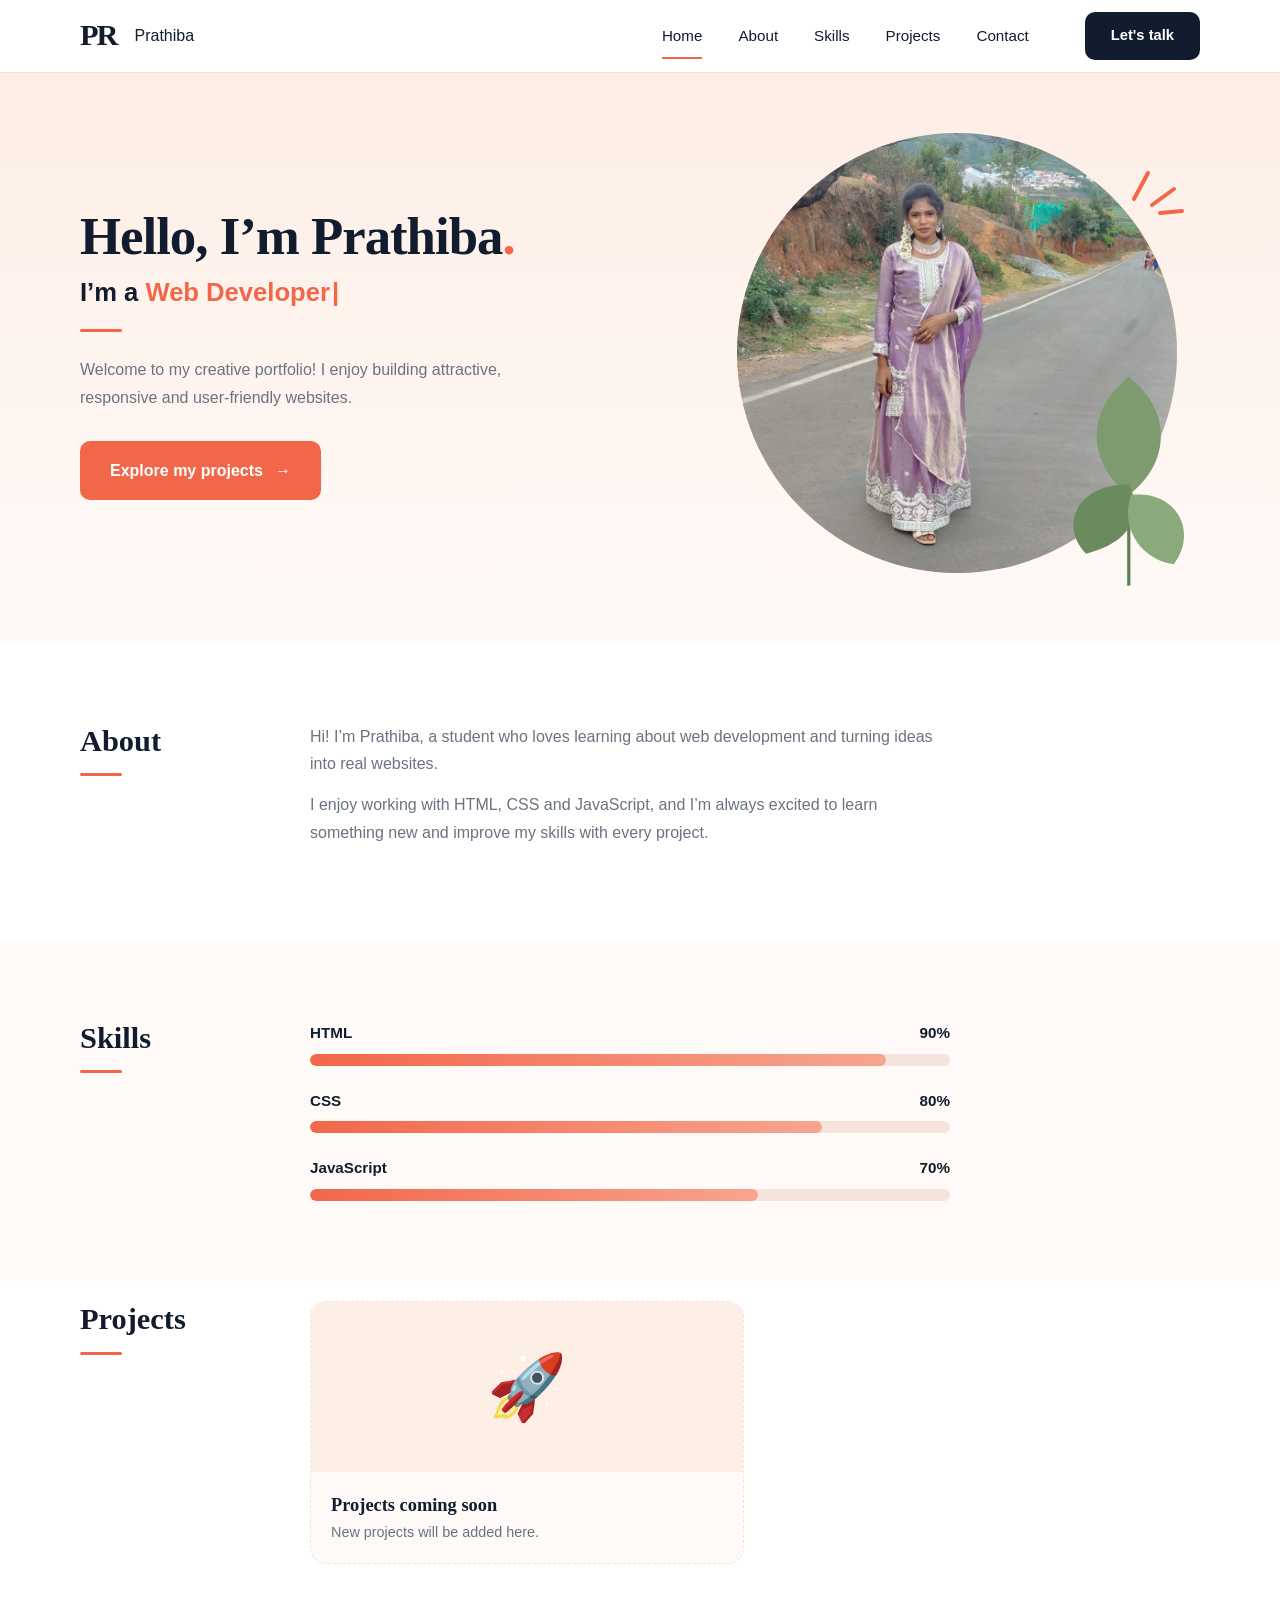
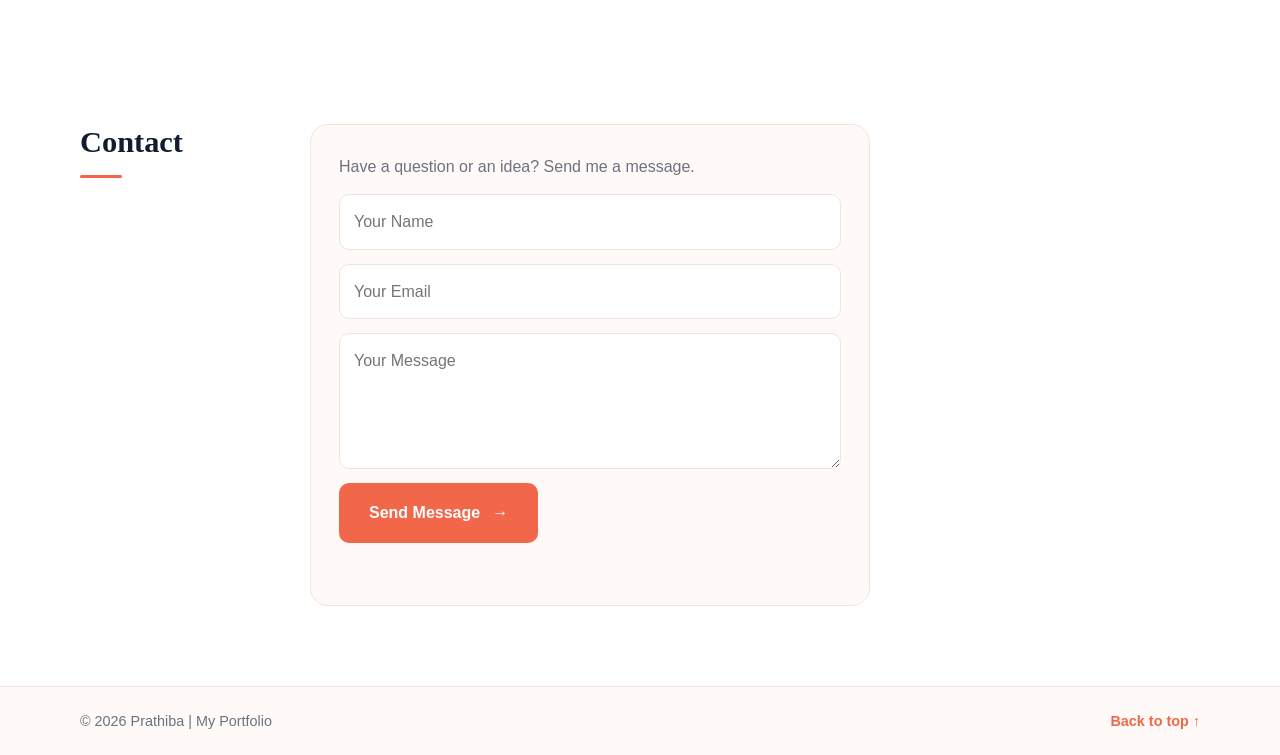
==== portfolio/index.html @ b7f6d578 "Add files via upload" ====
<!DOCTYPE html>
<html lang="en">
<head>
    <meta charset="UTF-8">
    <meta name="viewport" content="width=device-width, initial-scale=1.0">
    <meta name="description" content="Prathiba's student portfolio">
    <title>Prathiba | Portfolio</title>
    <link rel="stylesheet" href="style.css">
    <script src="script.js" defer></script>
</head>
<body>

<header class="header" id="topbar">
    <nav class="navbar container">
        <a href="#home" class="brand"><span class="logo">PR</span><span class="brand-name">Prathiba</span></a>

        <button class="menu-toggle" id="menuToggle" aria-label="Open menu" aria-expanded="false">☰</button>

        <ul class="nav-links" id="navLinks">
            <li><a href="#home" class="active">Home</a></li>
            <li><a href="#about">About</a></li>
            <li><a href="#skills">Skills</a></li>
            <li><a href="#projects">Projects</a></li>
            <li><a href="#contact">Contact</a></li>
        </ul>

        <a href="#contact" class="talk-btn">Let's talk</a>
    </nav>
</header>

<main>
    <!-- HOME -->
    <section class="hero" id="home">
        <div class="container hero-grid">
            <div class="hero-text">
                <h1>Hello, I’m Prathiba<span class="dot">.</span></h1>
                <h2 class="typing-line">I’m a <span class="typing-text"></span><span class="cursor">|</span></h2>
                <span class="accent-line"></span>
                <p>Welcome to my creative portfolio! I enjoy building attractive, responsive and user-friendly websites.</p>
                <a href="#projects" class="btn">Explore my projects <span>→</span></a>
            </div>

            <div class="hero-photo">
                <div class="photo-circle">
                    <img id="profilePhoto" alt="Photo of Prathiba" style="visibility:hidden">
                </div>
                <svg class="rays" viewBox="0 0 60 60" aria-hidden="true">
                    <path d="M8 40 L22 14 M26 46 L48 30 M34 54 L56 52" stroke="#f2674a" stroke-width="4" stroke-linecap="round" fill="none"/>
                </svg>
                <svg class="leaf" viewBox="0 0 140 220" aria-hidden="true">
                    <path d="M70 215 C70 150 70 100 70 20" stroke="#5d7f55" stroke-width="3" fill="none"/>
                    <path d="M70 20 C30 50 30 100 70 130 C110 100 110 50 70 20Z" fill="#7d9b6f"/>
                    <path d="M70 120 C20 120 5 160 30 185 C70 175 85 150 70 120Z" fill="#6b8a5e"/>
                    <path d="M72 130 C115 125 135 165 112 195 C80 190 62 160 72 130Z" fill="#8aa97c"/>
                </svg>
            </div>
        </div>
    </section>

    <!-- ABOUT -->
    <section class="section about" id="about">
        <div class="container split">
            <div class="split-head"><h2>About</h2><span class="accent-line"></span></div>
            <div class="about-text reveal">
                <p>Hi! I’m Prathiba, a student who loves learning about web development and turning ideas into real websites.</p>
                <p>I enjoy working with HTML, CSS and JavaScript, and I’m always excited to learn something new and improve my skills with every project.</p>
            </div>
        </div>
    </section>

    <!-- SKILLS -->
    <section class="section skills" id="skills">
        <div class="container split">
            <div class="split-head"><h2>Skills</h2><span class="accent-line"></span></div>
            <div class="skill-list">
                <div class="skill-row reveal">
                    <div class="skill-top"><span>HTML</span><span>90%</span></div>
                    <div class="skill-card"><div class="skill-progress" data-progress="90"></div></div>
                </div>
                <div class="skill-row reveal">
                    <div class="skill-top"><span>CSS</span><span>80%</span></div>
                    <div class="skill-card"><div class="skill-progress" data-progress="80"></div></div>
                </div>
                <div class="skill-row reveal">
                    <div class="skill-top"><span>JavaScript</span><span>70%</span></div>
                    <div class="skill-card"><div class="skill-progress" data-progress="70"></div></div>
                </div>
            </div>
        </div>
    </section>

    <!-- PROJECTS -->
    <section class="section projects" id="projects">
        <div class="container split">
            <div class="split-head"><h2>Projects</h2><span class="accent-line"></span></div>
            <div class="cards">
                <article class="card empty reveal">
                    <div class="card-art"><span>🚀</span></div>
                    <div class="card-body">
                        <div><h3>Projects coming soon</h3><p>New projects will be added here.</p></div>
                    </div>
                </article>
            </div>
        </div>
    </section>

    <!-- CONTACT -->
    <section class="section contact" id="contact">
        <div class="container split">
            <div class="split-head"><h2>Contact</h2><span class="accent-line"></span></div>
            <form class="contact-form reveal" id="contact-form">
                <p class="form-intro">Have a question or an idea? Send me a message.</p>
                <input type="text" placeholder="Your Name" aria-label="Your name" required>
                <input type="email" placeholder="Your Email" aria-label="Your email" required>
                <textarea rows="4" placeholder="Your Message" aria-label="Your message" required></textarea>
                <button class="btn" type="submit">Send Message <span>→</span></button>
                <p id="form-message" role="status"></p>
            </form>
        </div>
    </section>
</main>

<footer class="footer">
    <div class="container footer-row">
        <p>© <span id="year"></span> Prathiba | My Portfolio</p>
        <a href="#home">Back to top ↑</a>
    </div>
</footer>

<button class="back-to-top" aria-label="Back to top">↑</button>

</body>
</html>
---- portfolio/style.css ----
:root {
    --coral: #f2674a;
    --coral-dark: #e0523a;
    --peach: #fdeee6;
    --cream: #fffaf7;
    --navy: #111c2e;
    --muted: #6b7280;
    --border: #f0e4dc;
}

* { margin: 0; padding: 0; box-sizing: border-box; scroll-behavior: smooth; }

body {
    font-family: "Segoe UI", Arial, sans-serif;
    color: var(--navy);
    background: #fff;
    line-height: 1.7;
}

a { color: inherit; text-decoration: none; }
button { font: inherit; }
ul { list-style: none; }

.container { width: min(1120px, 90%); margin: 0 auto; }
.section { padding: 80px 0; scroll-margin-top: 72px; }

h1, h2, h3 { font-family: Georgia, "Times New Roman", serif; }
h2 { font-size: clamp(1.8rem, 3vw, 2.3rem); line-height: 1.2; }

.accent-line {
    display: block;
    width: 42px;
    height: 3px;
    border-radius: 3px;
    background: var(--coral);
    margin-top: 14px;
}

/* ===== HEADER ===== */
.header {
    transition: box-shadow 0.3s;
    position: sticky;
    top: 0;
    z-index: 100;
    background: #fff;
    border-bottom: 1px solid var(--border);
}

.navbar {
    min-height: 72px;
    display: flex;
    align-items: center;
    justify-content: space-between;
    gap: 20px;
}

.brand { display: flex; align-items: center; gap: 18px; }
.logo { font-family: Georgia, serif; font-size: 1.9rem; font-weight: bold; letter-spacing: -2px; }
.brand-name { font-weight: 500; }

.nav-links { display: flex; gap: 36px; margin-left: auto; margin-right: 36px; }

.nav-links a {
    position: relative;
    display: inline-block;
    padding: 6px 0;
    font-weight: 500;
    font-size: 0.95rem;
}

.nav-links a::after {
    content: "";
    position: absolute;
    left: 0; bottom: -4px;
    width: 100%; height: 2px;
    background: var(--coral);
    transform: scaleX(0);
    transition: transform 0.2s;
}

.nav-links a:hover::after,
.nav-links a.active::after { transform: scaleX(1); }

.talk-btn {
    background: var(--navy);
    color: #fff;
    padding: 11px 26px;
    border-radius: 10px;
    font-weight: 600;
    font-size: 0.92rem;
    white-space: nowrap;
}
.talk-btn:hover { background: var(--coral); }

.menu-toggle {
    display: none;
    border: 1px solid var(--border);
    background: var(--cream);
    border-radius: 8px;
    padding: 6px 12px;
    cursor: pointer;
}

/* ===== BUTTONS ===== */
.btn {
    display: inline-flex;
    align-items: center;
    gap: 12px;
    background: var(--coral);
    color: #fff;
    border: 2px solid var(--coral);
    padding: 14px 28px;
    border-radius: 10px;
    font-weight: 600;
    transition: 0.2s;
}
.btn:hover { background: var(--coral-dark); border-color: var(--coral-dark); transform: translateY(-2px); }
.btn.ghost { background: transparent; color: var(--navy); border-color: var(--border); }
.btn.ghost:hover { border-color: var(--coral); color: var(--coral); }

/* ===== HERO ===== */
.hero {
    background: linear-gradient(180deg, var(--peach) 0%, var(--cream) 100%);
    padding: 60px 0 70px;
    overflow: hidden;
}

.hero-grid {
    display: grid;
    grid-template-columns: 1.1fr 0.9fr;
    align-items: center;
    gap: 40px;
}

.hero-text h1 {
    font-size: clamp(2.2rem, 4.2vw, 3.3rem);
    line-height: 1.15;
    letter-spacing: -1px;
}
.dot { color: var(--coral); }
.hero-text .accent-line { margin: 28px 0; }
.hero-text p { max-width: 460px; color: var(--muted); margin-bottom: 30px; }

.hero-photo { position: relative; width: min(100%, 440px); justify-self: center; aspect-ratio: 1; }

.photo-circle {
    position: relative;
    width: 100%; height: 100%;
    border-radius: 50%;
    background: linear-gradient(160deg, #fcd8ca, #f9bfa9);
    overflow: hidden;
    display: grid;
    place-items: center;
}

.photo-circle img {
    position: absolute;
    inset: 0;
    width: 100%; height: 100%;
    object-fit: cover;
    object-position: center top;
    z-index: 2;
}

.photo-fallback {
    font-family: Georgia, serif;
    font-size: 6rem;
    font-weight: bold;
    color: #fff;
    letter-spacing: -6px;
}

.rays { position: absolute; top: 6%; right: -2%; width: 60px; z-index: 3; }
.leaf { position: absolute; right: -6%; bottom: -4%; width: 34%; z-index: 3; }

/* ===== SPLIT LAYOUT (heading left, content right) ===== */
.split { display: grid; grid-template-columns: 200px 1fr; gap: 30px; align-items: start; }
.split-head h2 { font-size: 1.9rem; }

.about { background: #fff; }
.about-text p { color: var(--muted); max-width: 640px; margin-bottom: 14px; }

/* ===== PROJECTS ===== */
.projects { background: #fff; padding-top: 20px; }
.cards { display: grid; grid-template-columns: repeat(2, 1fr); gap: 22px; }

.card {
    border-radius: 16px;
    overflow: hidden;
    border: 1px solid var(--border);
    transition: transform 0.25s, box-shadow 0.25s;
}
.card:hover { transform: translateY(-5px); box-shadow: 0 14px 30px rgba(17, 28, 46, 0.08); }

.card-art { height: 170px; display: grid; place-items: center; font-size: 4rem; }
.card-body { display: flex; justify-content: space-between; align-items: center; gap: 12px; padding: 18px 20px 20px; }
.card-body h3 { font-size: 1.15rem; }
.card-body p { color: var(--muted); font-size: 0.9rem; line-height: 1.5; }
.card-body small { color: var(--coral); font-weight: 600; font-size: 0.78rem; }

.arrow {
    flex-shrink: 0;
    width: 40px; height: 40px;
    border-radius: 50%;
    display: grid; place-items: center;
    font-size: 1.2rem;
    transition: 0.2s;
}
.arrow:hover { background: var(--navy) !important; color: #fff; }

.peach { background: #fff3ed; } .peach .card-art { background: #fde3d6; } .peach .arrow { background: #fcd8c8; color: var(--coral); }
.blue  { background: #f1f6ff; } .blue .card-art  { background: #dce9ff; } .blue .arrow  { background: #cfe0ff; color: #3b6fd6; }
.green { background: #f1faf4; } .green .card-art { background: #dcf1e3; } .green .arrow { background: #cdeadb; color: #2f8a57; }
.lilac { background: #f6f2ff; } .lilac .card-art { background: #e6dcff; } .lilac .arrow { background: #dccfff; color: #6a4bd1; }

/* ===== SKILLS ===== */
.skills { background: var(--cream); }
.pills { display: flex; flex-wrap: wrap; gap: 16px; }

.pill {
    display: flex; align-items: center; gap: 12px;
    background: #fff;
    border: 1px solid var(--border);
    border-radius: 14px;
    padding: 10px 24px 10px 12px;
    font-weight: 600;
    font-size: 0.92rem;
    transition: 0.2s;
}
.pill:hover { transform: translateY(-3px); border-color: var(--coral); }

.ic { display: grid; place-items: center; width: 36px; height: 36px; border-radius: 8px; font-size: 0.95rem; }
.html { background: #fde8e1; color: #e44d26; }
.css { background: #e3edff; color: #2862d2; }
.js { background: #f7df1e; color: #111; }
.flutter { background: #def3ff; color: #0a7ec2; }
.firebase { background: #fff1cc; }
.react { background: #dff6fc; color: #0b8fb0; font-size: 1.2rem; }

/* ===== CONTACT ===== */
.contact { background: #fff; }
.contact-body p { color: var(--muted); margin-bottom: 22px; }
.contact-links { display: flex; flex-wrap: wrap; gap: 14px; }

/* ===== FOOTER ===== */
.footer { background: var(--cream); border-top: 1px solid var(--border); padding: 22px 0; font-size: 0.9rem; }
.footer-row { display: flex; justify-content: space-between; flex-wrap: wrap; gap: 10px; color: var(--muted); }
.footer a { color: var(--coral); font-weight: 600; }

/* ===== RESPONSIVE ===== */
@media (max-width: 860px) {
    .menu-toggle { display: block; order: 3; }
    .talk-btn { display: none; }
    .navbar { justify-content: space-between; }

    .nav-links {
        display: none;
        position: absolute;
        top: 72px; left: 0; right: 0;
        flex-direction: column;
        gap: 4px;
        margin: 0;
        padding: 16px 5%;
        background: #fff;
        border-bottom: 1px solid var(--border);
    }
    .nav-links.open { display: flex; }
    .nav-links a { display: block; padding: 10px 0; }
    .nav-links a::after { display: none; }
    .nav-links a.active { color: var(--coral); }

    .hero-grid { grid-template-columns: 1fr; text-align: center; }
    .hero-text p { margin-left: auto; margin-right: auto; }
    .hero-text .accent-line { margin-left: auto; margin-right: auto; }
    .hero-photo { width: min(80%, 340px); order: -1; }

    .split { grid-template-columns: 1fr; gap: 20px; }
    .section { padding: 60px 0; }
}

@media (max-width: 560px) {
    .cards { grid-template-columns: 1fr; }
    .pill { padding-right: 16px; }
}

/* Placeholder card */
.card.empty { background: var(--cream); border-style: dashed; }
.card.empty:hover { transform: none; box-shadow: none; }
.card.empty .card-art { background: var(--peach); }

/* ===== EXTRAS FOR THIS PORTFOLIO ===== */
html { scroll-behavior: smooth; }
.header.scrolled { box-shadow: 0 6px 20px rgba(17, 28, 46, 0.08); }

.typing-line { font-family: "Segoe UI", Arial, sans-serif; font-size: clamp(1.15rem, 2.2vw, 1.6rem); font-weight: 600; margin-top: 10px; }
.typing-text { color: var(--coral); }
.cursor { color: var(--coral); margin-left: 2px; animation: blink 1s steps(1) infinite; }
@keyframes blink { 50% { opacity: 0; } }
.hero-text .accent-line { margin: 22px 0 24px; }

/* Scroll reveal (only hidden when JavaScript is running) */
.js .reveal { opacity: 0; transform: translateY(25px); transition: opacity 0.7s ease, transform 0.7s ease; }
.js .reveal.show { opacity: 1; transform: none; }

/* Skill bars */
.skill-list { max-width: 640px; display: grid; gap: 22px; }
.skill-top { display: flex; justify-content: space-between; font-weight: 600; font-size: 0.95rem; margin-bottom: 8px; }
.skill-card { width: 100%; height: 12px; background: #f6e4dc; border-radius: 20px; overflow: hidden; }
.skill-progress { width: 0; height: 100%; background: linear-gradient(90deg, #f2674a, #f7a58f); border-radius: 20px; transition: width 1.5s ease; }

/* Contact form */
.contact-form { display: flex; flex-direction: column; gap: 14px; max-width: 560px; padding: 28px; border: 1px solid var(--border); border-radius: 18px; background: var(--cream); }
.form-intro { color: var(--muted); }
.contact-form input, .contact-form textarea { width: 100%; padding: 13px 14px; border: 1px solid var(--border); border-radius: 10px; background: #fff; font: inherit; color: var(--navy); outline: none; resize: vertical; }
.contact-form input:focus, .contact-form textarea:focus { border-color: var(--coral); }
.contact-form .btn { align-self: flex-start; }
#form-message { color: var(--coral); font-size: 0.9rem; min-height: 1.4em; }

/* Back to top */
.back-to-top { position: fixed; bottom: 25px; right: 25px; width: 45px; height: 45px; border: none; border-radius: 50%; background: var(--coral); color: #fff; font-size: 24px; cursor: pointer; opacity: 0; pointer-events: none; transition: opacity 0.3s; z-index: 90; }
.back-to-top.visible { opacity: 1; pointer-events: auto; }

.photo-circle img { object-position: center 20%; }

@media (prefers-reduced-motion: reduce) {
    *, *::before, *::after { scroll-behavior: auto !important; transition-duration: 0.01ms !important; animation-duration: 0.01ms !important; }
}
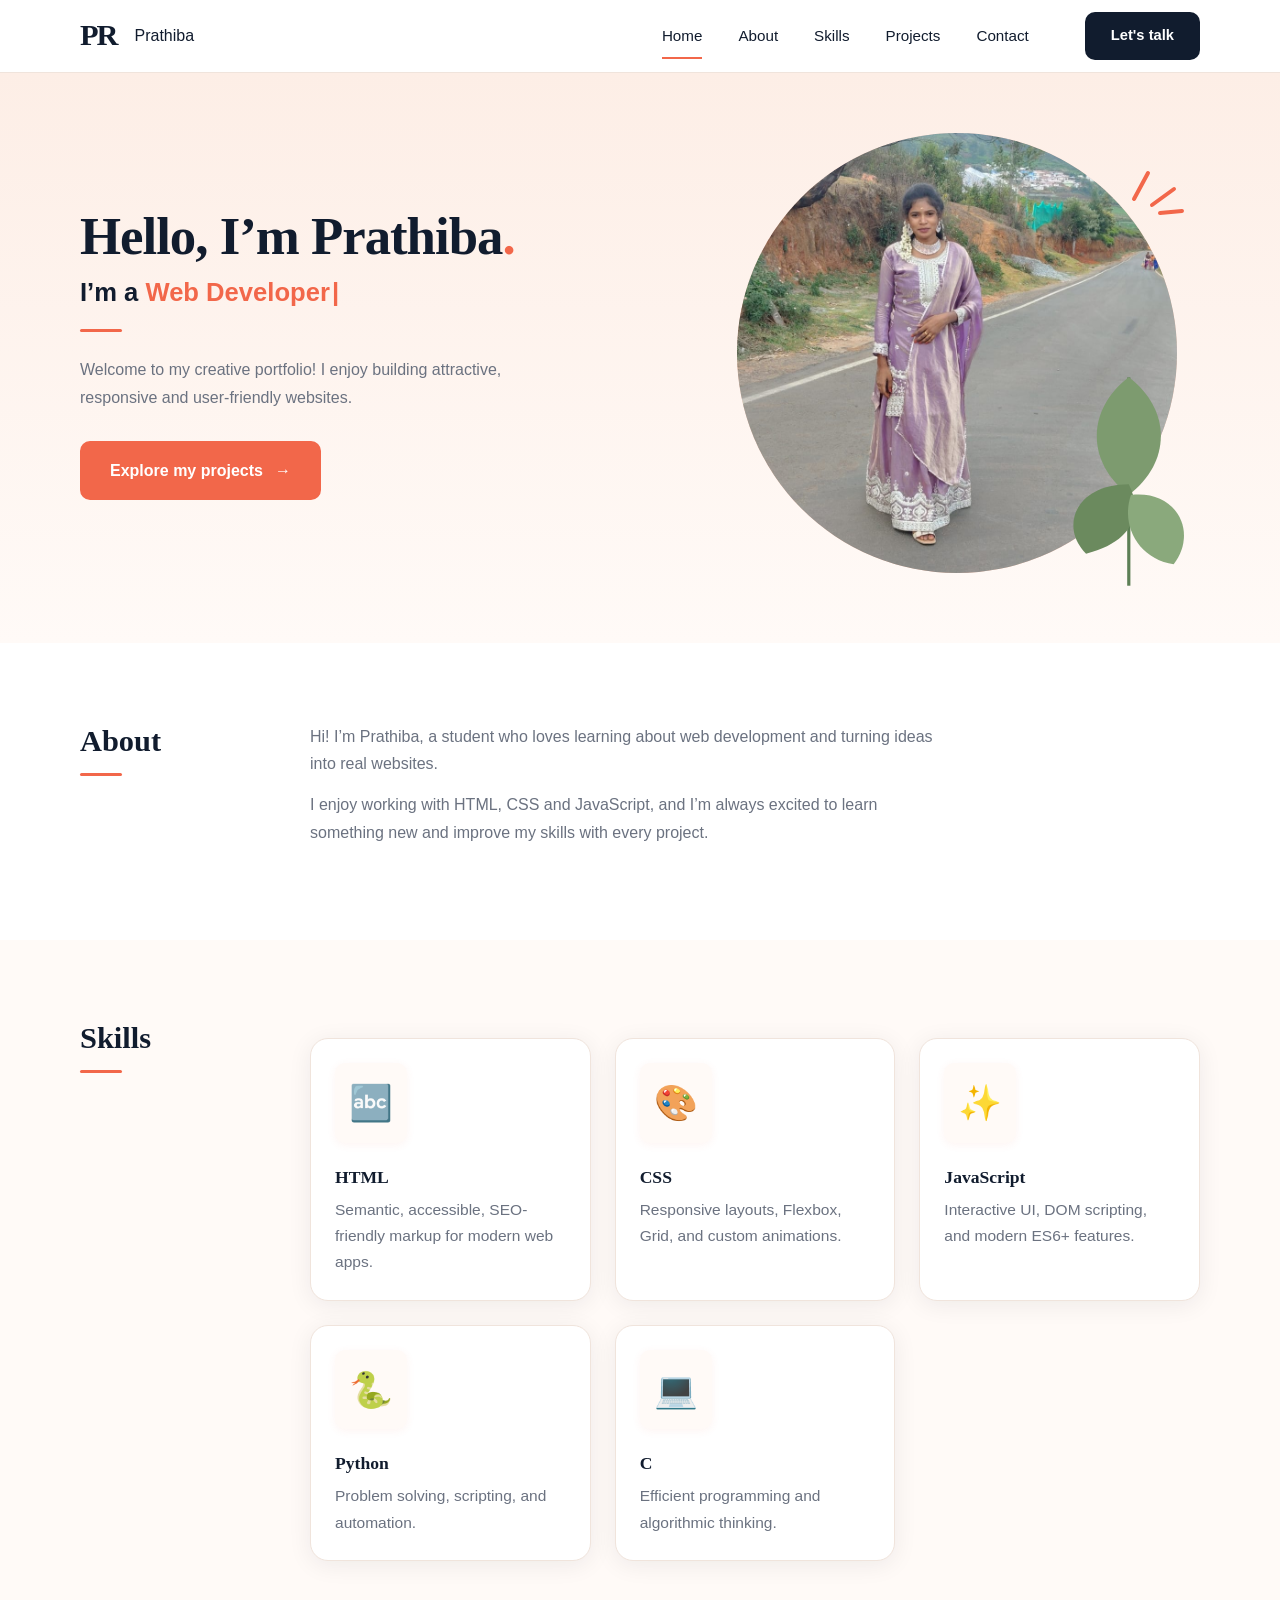
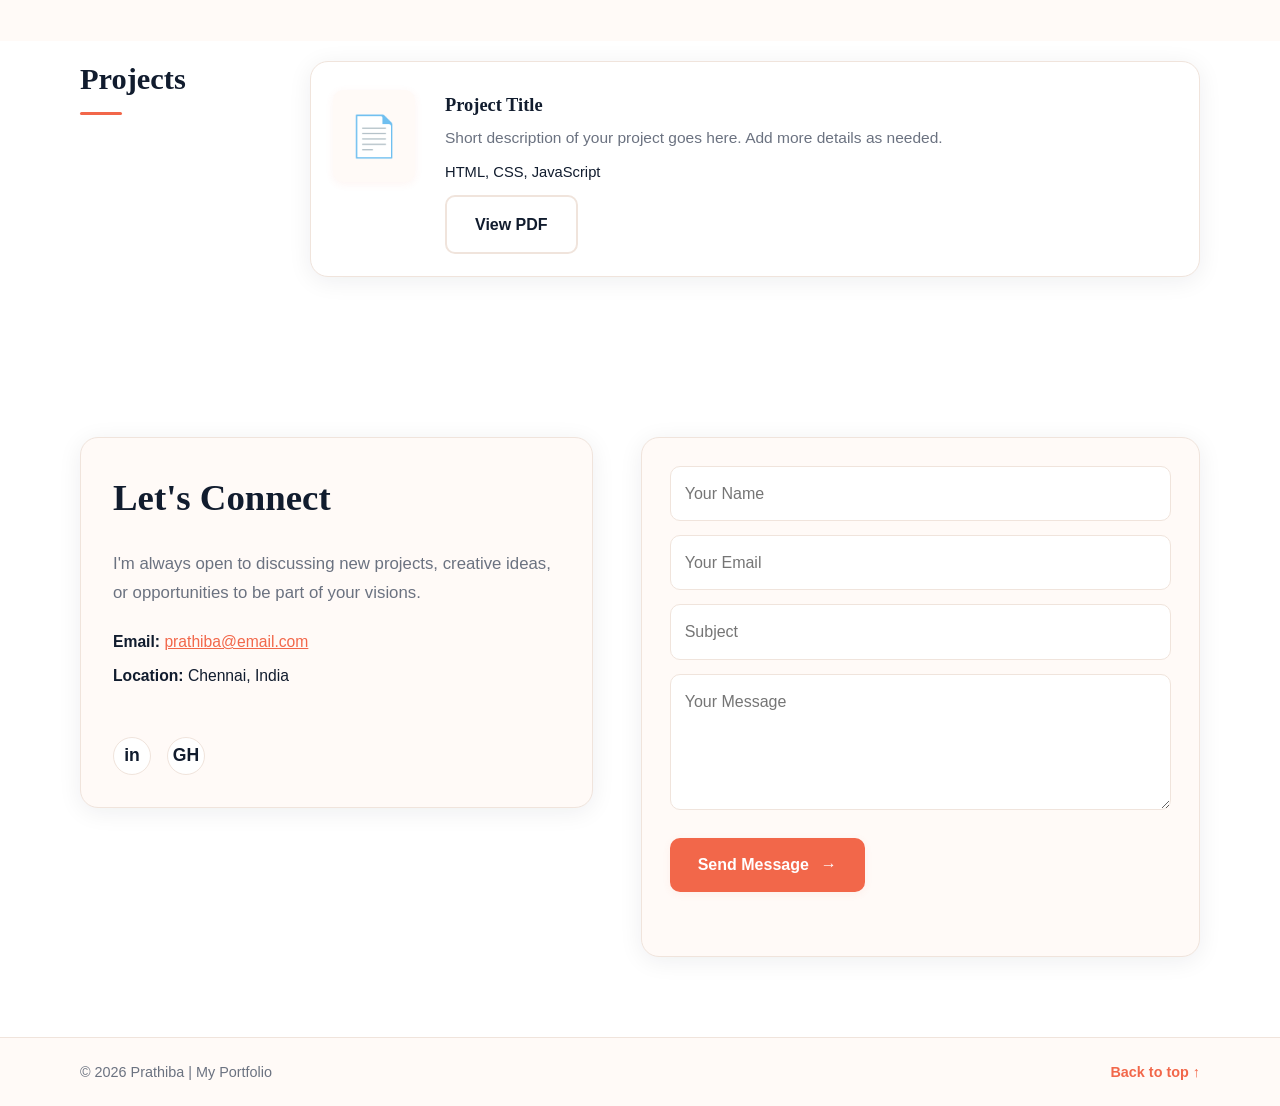
==== commit d86e340e: "Add files via upload" ====
--- a/portfolio/index.html
+++ b/portfolio/index.html
@@ -72,19 +72,43 @@
     <section class="section skills" id="skills">
         <div class="container split">
             <div class="split-head"><h2>Skills</h2><span class="accent-line"></span></div>
-            <div class="skill-list">
-                <div class="skill-row reveal">
-                    <div class="skill-top"><span>HTML</span><span>90%</span></div>
-                    <div class="skill-card"><div class="skill-progress" data-progress="90"></div></div>
+            <div class="skills-grid">
+                <div class="skill-card reveal html">
+                    <div class="skill-icon">🔤</div>
+                    <div class="skill-info">
+                        <h3>HTML</h3>
+                        <p>Semantic, accessible, SEO-friendly markup for modern web apps.</p>
+                    </div>
                 </div>
-                <div class="skill-row reveal">
-                    <div class="skill-top"><span>CSS</span><span>80%</span></div>
-                    <div class="skill-card"><div class="skill-progress" data-progress="80"></div></div>
+                <div class="skill-card reveal css">
+                    <div class="skill-icon">🎨</div>
+                    <div class="skill-info">
+                        <h3>CSS</h3>
+                        <p>Responsive layouts, Flexbox, Grid, and custom animations.</p>
+                    </div>
                 </div>
-                <div class="skill-row reveal">
-                    <div class="skill-top"><span>JavaScript</span><span>70%</span></div>
-                    <div class="skill-card"><div class="skill-progress" data-progress="70"></div></div>
+                <div class="skill-card reveal js">
+                    <div class="skill-icon">✨</div>
+                    <div class="skill-info">
+                        <h3>JavaScript</h3>
+                        <p>Interactive UI, DOM scripting, and modern ES6+ features.</p>
+                    </div>
                 </div>
+                <div class="skill-card reveal python">
+                    <div class="skill-icon">🐍</div>
+                    <div class="skill-info">
+                        <h3>Python</h3>
+                        <p>Problem solving, scripting, and automation.</p>
+                    </div>
+                </div>
+                <div class="skill-card reveal c">
+                    <div class="skill-icon">💻</div>
+                    <div class="skill-info">
+                        <h3>C</h3>
+                        <p>Efficient programming and algorithmic thinking.</p>
+                    </div>
+                </div>
+                <!-- Add more skill cards as needed -->
             </div>
         </div>
     </section>
@@ -93,29 +117,58 @@
     <section class="section projects" id="projects">
         <div class="container split">
             <div class="split-head"><h2>Projects</h2><span class="accent-line"></span></div>
-            <div class="cards">
-                <article class="card empty reveal">
-                    <div class="card-art"><span>🚀</span></div>
-                    <div class="card-body">
-                        <div><h3>Projects coming soon</h3><p>New projects will be added here.</p></div>
+            <div class="project-cards">
+                <!-- Example project card with PDF placeholder -->
+                <article class="project-card reveal">
+                    <div class="project-icon">📄</div>
+                    <div class="project-info">
+                        <h3>Project Title</h3>
+                        <p>Short description of your project goes here. Add more details as needed.</p>
+                        <div class="project-tech">HTML, CSS, JavaScript</div>
+                        <div class="project-links">
+                            <a href="./pdfs/my-project.pdf" class="btn ghost" target="_blank" rel="noopener noreferrer">View PDF</a>
+                        </div>
                     </div>
                 </article>
+                <!-- Add more project cards as you add PDFs -->
             </div>
         </div>
     </section>
 
     <!-- CONTACT -->
     <section class="section contact" id="contact">
-        <div class="container split">
-            <div class="split-head"><h2>Contact</h2><span class="accent-line"></span></div>
-            <form class="contact-form reveal" id="contact-form">
-                <p class="form-intro">Have a question or an idea? Send me a message.</p>
-                <input type="text" placeholder="Your Name" aria-label="Your name" required>
-                <input type="email" placeholder="Your Email" aria-label="Your email" required>
-                <textarea rows="4" placeholder="Your Message" aria-label="Your message" required></textarea>
-                <button class="btn" type="submit">Send Message <span>→</span></button>
-                <p id="form-message" role="status"></p>
-            </form>
+        <div class="container contact-split">
+            <div class="contact-left reveal">
+                <h2>Let's Connect</h2>
+                <p class="contact-desc">I'm always open to discussing new projects, creative ideas, or opportunities to be part of your visions.</p>
+                <ul class="contact-details">
+                    <li><strong>Email:</strong> <a href="mailto:prathiba@email.com">prathiba@email.com</a></li>
+                    <li><strong>Location:</strong> Chennai, India</li>
+                </ul>
+                <div class="contact-socials">
+                    <a href="#" aria-label="LinkedIn" class="social-link"><span>in</span></a>
+                    <a href="#" aria-label="GitHub" class="social-link"><span>GH</span></a>
+                    <!-- Add more social links as needed -->
+                </div>
+            </div>
+            <div class="contact-right">
+                <form class="contact-form reveal" id="contact-form">
+                    <div class="form-group">
+                        <input type="text" id="name" name="name" placeholder="Your Name" aria-label="Your name" required>
+                    </div>
+                    <div class="form-group">
+                        <input type="email" id="email" name="email" placeholder="Your Email" aria-label="Your email" required>
+                    </div>
+                    <div class="form-group">
+                        <input type="text" id="subject" name="subject" placeholder="Subject" aria-label="Subject" required>
+                    </div>
+                    <div class="form-group">
+                        <textarea id="message" name="message" rows="4" placeholder="Your Message" aria-label="Your message" required></textarea>
+                    </div>
+                    <button class="btn send-btn" type="submit">Send Message <span>→</span></button>
+                    <p id="form-message" role="status"></p>
+                </form>
+            </div>
         </div>
     </section>
 </main>
--- a/portfolio/style.css
+++ b/portfolio/style.css
@@ -305,8 +305,252 @@
 /* Skill bars */
 .skill-list { max-width: 640px; display: grid; gap: 22px; }
 .skill-top { display: flex; justify-content: space-between; font-weight: 600; font-size: 0.95rem; margin-bottom: 8px; }
-.skill-card { width: 100%; height: 12px; background: #f6e4dc; border-radius: 20px; overflow: hidden; }
 .skill-progress { width: 0; height: 100%; background: linear-gradient(90deg, #f2674a, #f7a58f); border-radius: 20px; transition: width 1.5s ease; }
+
+/* ===== NEW SKILLS CARDS ===== */
+.skills-grid {
+    display: grid;
+    grid-template-columns: repeat(3, minmax(0, 1fr));
+    align-items: stretch;
+    gap: 24px;
+    margin-top: 18px;
+}
+.skill-card {
+    background: #fff;
+    border-radius: 18px;
+    box-shadow: 0 4px 24px rgba(17,28,46,0.07);
+    padding: 24px;
+    display: flex;
+    flex-direction: column;
+    align-items: flex-start;
+    gap: 18px;
+    border: 1px solid var(--border);
+    color: var(--navy);
+    min-width: 0;
+    min-height: 230px;
+    height: auto;
+    overflow: visible;
+    transition: transform 0.22s ease, box-shadow 0.22s ease, border-color 0.22s ease;
+}
+.skill-card:hover {
+    transform: translateY(-4px);
+    box-shadow: 0 10px 28px rgba(17,28,46,0.11);
+    border-color: var(--coral);
+}
+.skill-icon {
+    font-size: 2.2rem;
+    background: var(--cream);
+    border-radius: 10px;
+    padding: 10px 14px;
+    margin-bottom: 2px;
+    color: var(--coral);
+    box-shadow: 0 2px 8px rgba(242,103,74,0.07);
+}
+.skill-info h3 {
+    margin: 0 0 4px 0;
+    font-size: 1.1rem;
+}
+.skill-info p {
+    color: var(--muted);
+    font-size: 0.97rem;
+    margin: 0;
+}
+.skill-card.html .skill-icon { color: #e44d26; }
+.skill-card.css .skill-icon { color: #2862d2; }
+.skill-card.js .skill-icon { color: #f7df1e; }
+.skill-card.python .skill-icon { color: #3572A5; }
+.skill-card.c .skill-icon { color: #00599C; }
+
+/* ===== NEW PROJECT CARDS ===== */
+.project-cards {
+    display: grid;
+    grid-template-columns: repeat(auto-fit, minmax(320px, 1fr));
+    gap: 28px;
+}
+.project-card {
+    display: flex;
+    align-items: flex-start;
+    gap: 22px;
+    background: #fff;
+    border-radius: 18px;
+    box-shadow: 0 4px 24px rgba(17,28,46,0.07);
+    border: 1px solid var(--border);
+    padding: 28px 22px 22px 22px;
+    transition: transform 0.22s, box-shadow 0.22s;
+    min-height: 180px;
+}
+.project-card:hover {
+    transform: translateY(-7px) scale(1.03);
+    box-shadow: 0 10px 32px rgba(17,28,46,0.13);
+    border-color: var(--coral);
+}
+.project-icon {
+    font-size: 2.5rem;
+    background: var(--cream);
+    border-radius: 10px;
+    padding: 12px 16px;
+    color: var(--coral);
+    box-shadow: 0 2px 8px rgba(242,103,74,0.07);
+    margin-right: 8px;
+}
+.project-info h3 {
+    margin: 0 0 4px 0;
+    font-size: 1.15rem;
+}
+.project-info p {
+    color: var(--muted);
+    font-size: 0.97rem;
+    margin: 0 0 8px 0;
+}
+.project-tech {
+    font-size: 0.92rem;
+    color: var(--navy);
+    margin-bottom: 10px;
+}
+.project-links {
+    display: flex;
+    align-items: center;
+    gap: 16px;
+    margin-top: 8px;
+}
+.pdf-placeholder {
+    color: var(--muted);
+    font-size: 0.88rem;
+    margin-left: 6px;
+}
+
+/* ===== NEW CONTACT SPLIT ===== */
+.contact-split {
+    display: grid;
+    grid-template-columns: 1.1fr 1.2fr;
+    gap: 48px;
+    align-items: flex-start;
+}
+.contact-left {
+    background: var(--cream);
+    border-radius: 18px;
+    box-shadow: 0 4px 24px rgba(17,28,46,0.07);
+    padding: 38px 32px 32px 32px;
+    display: flex;
+    flex-direction: column;
+    gap: 22px;
+    border: 1px solid var(--border);
+    min-width: 220px;
+}
+.contact-left h2 {
+    margin-bottom: 8px;
+}
+.contact-desc {
+    color: var(--muted);
+    font-size: 1.05rem;
+}
+.contact-details {
+    list-style: none;
+    padding: 0;
+    margin: 0 0 10px 0;
+    color: var(--navy);
+    font-size: 0.98rem;
+}
+.contact-details li {
+    margin-bottom: 7px;
+}
+.contact-details a { color: var(--coral); text-decoration: underline; }
+.contact-socials {
+    display: flex;
+    gap: 16px;
+    margin-top: 8px;
+}
+.social-link {
+    display: flex;
+    align-items: center;
+    justify-content: center;
+    width: 38px;
+    height: 38px;
+    background: #fff;
+    border-radius: 50%;
+    border: 1.5px solid var(--border);
+    color: var(--navy);
+    font-weight: bold;
+    font-size: 1.1rem;
+    transition: background 0.18s, color 0.18s, border-color 0.18s, transform 0.18s;
+}
+.social-link:hover {
+    background: var(--coral);
+    color: #fff;
+    border-color: var(--coral);
+    transform: translateY(-2px) scale(1.08);
+}
+.contact-right {
+    display: flex;
+    align-items: center;
+    justify-content: center;
+}
+.contact-form {
+    width: 100%;
+    max-width: 440px;
+    background: #fff;
+    border-radius: 18px;
+    box-shadow: 0 4px 24px rgba(17,28,46,0.07);
+    padding: 32px 28px 28px 28px;
+    border: 1px solid var(--border);
+    display: flex;
+    flex-direction: column;
+    gap: 18px;
+}
+.form-group { width: 100%; }
+.contact-form input, .contact-form textarea {
+    width: 100%;
+    padding: 13px 14px;
+    border: 1px solid var(--border);
+    border-radius: 10px;
+    background: #fff;
+    font: inherit;
+    color: var(--navy);
+    outline: none;
+    resize: vertical;
+    font-size: 1rem;
+    margin-bottom: 0;
+}
+.contact-form input:focus, .contact-form textarea:focus {
+    border-color: var(--coral);
+    box-shadow: 0 0 0 2px #fdeee6;
+}
+.send-btn {
+    align-self: flex-start;
+    background: var(--coral);
+    color: #fff;
+    border-radius: 10px;
+    font-weight: 600;
+    font-size: 1rem;
+    padding: 13px 28px;
+    border: none;
+    box-shadow: 0 2px 8px rgba(242,103,74,0.07);
+    transition: background 0.18s, transform 0.18s;
+    cursor: pointer;
+    margin-top: 6px;
+}
+.send-btn:hover {
+    background: var(--coral-dark);
+    transform: translateY(-2px) scale(1.04);
+}
+.contact-form .btn { align-self: flex-start; }
+#form-message { color: var(--coral); font-size: 0.95rem; min-height: 1.4em; margin-top: 2px; }
+
+@media (max-width: 900px) {
+    .contact-split { grid-template-columns: 1fr; gap: 32px; }
+    .contact-left, .contact-right { min-width: 0; }
+    .contact-left { padding: 28px 18px 18px 18px; }
+    .contact-form { padding: 22px 10px 18px 10px; }
+}
+@media (max-width: 860px) {
+    .skills-grid { grid-template-columns: repeat(2, minmax(0, 1fr)); }
+    .project-cards { grid-template-columns: 1fr 1fr; }
+}
+@media (max-width: 560px) {
+    .skills-grid { grid-template-columns: 1fr; }
+    .project-cards { grid-template-columns: 1fr; }
+    .contact-left, .contact-form { padding: 14px 4px; }
+}
 
 /* Contact form */
 .contact-form { display: flex; flex-direction: column; gap: 14px; max-width: 560px; padding: 28px; border: 1px solid var(--border); border-radius: 18px; background: var(--cream); }
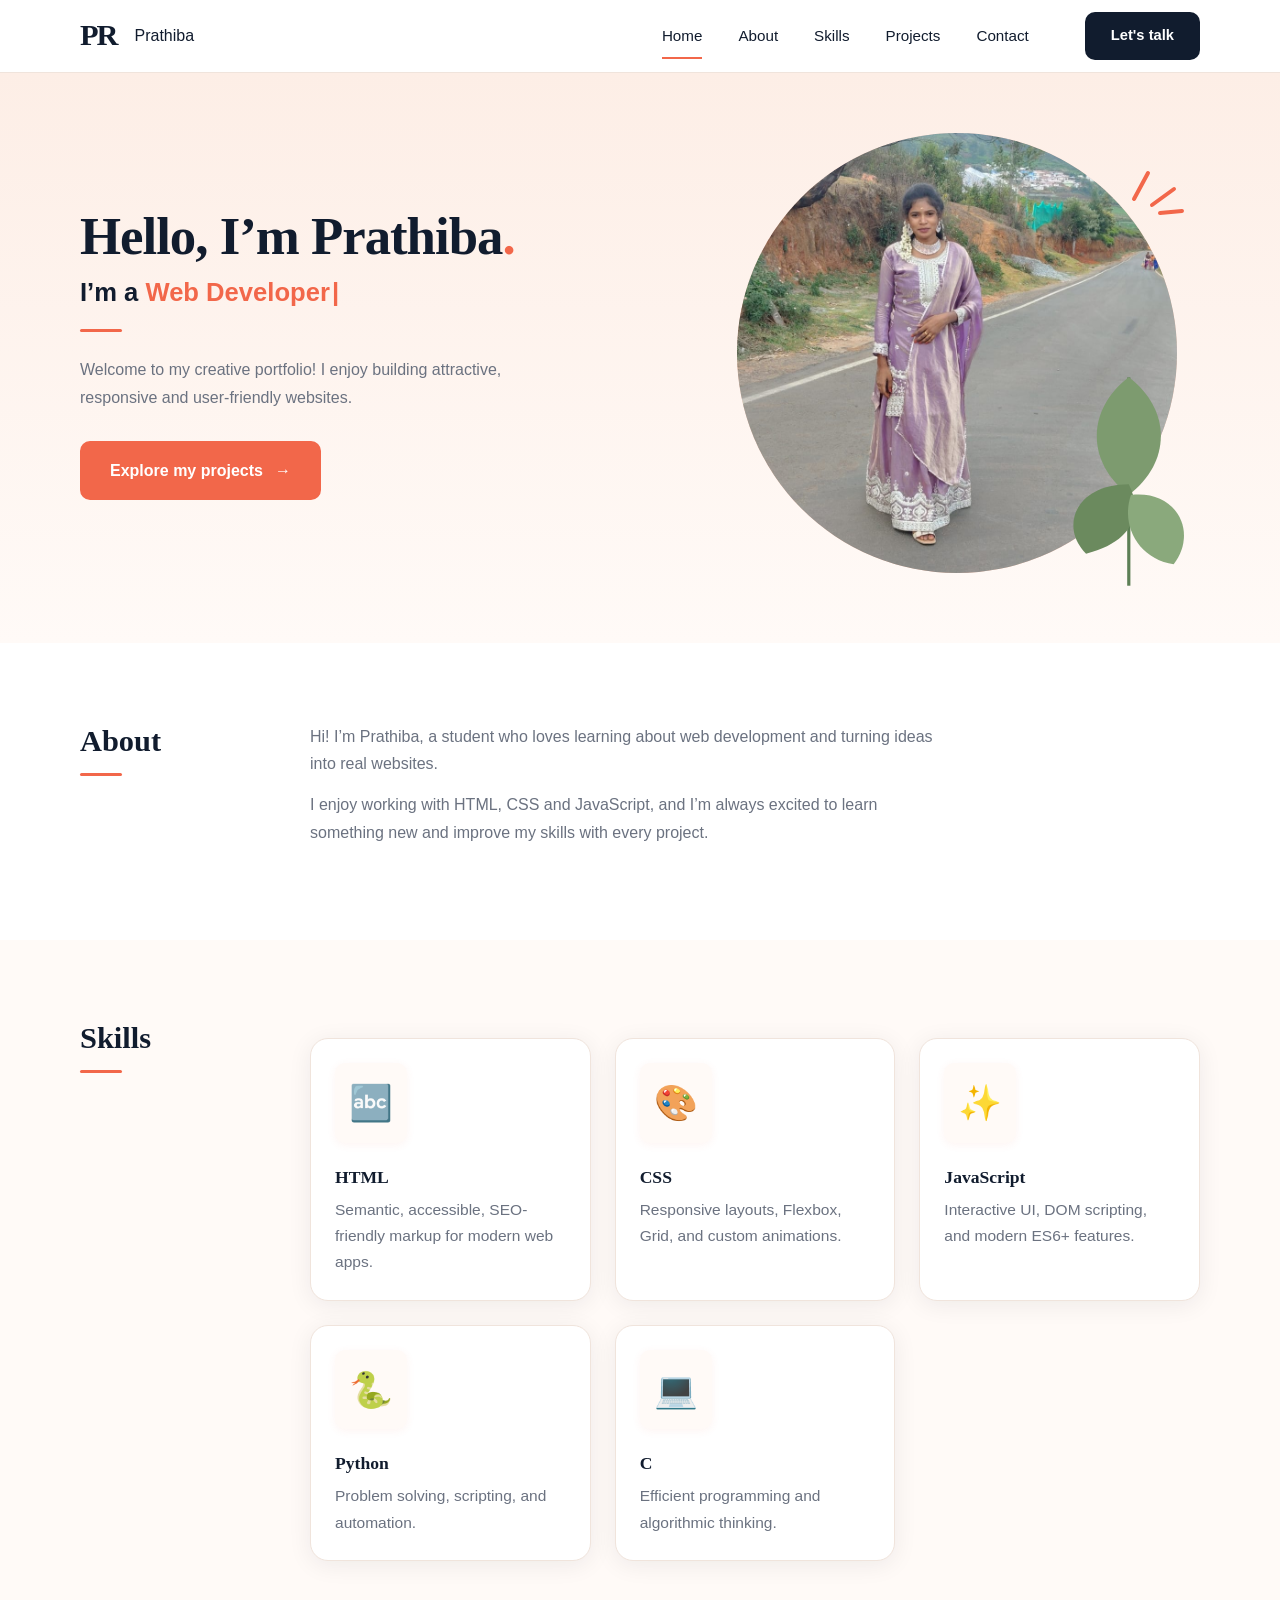
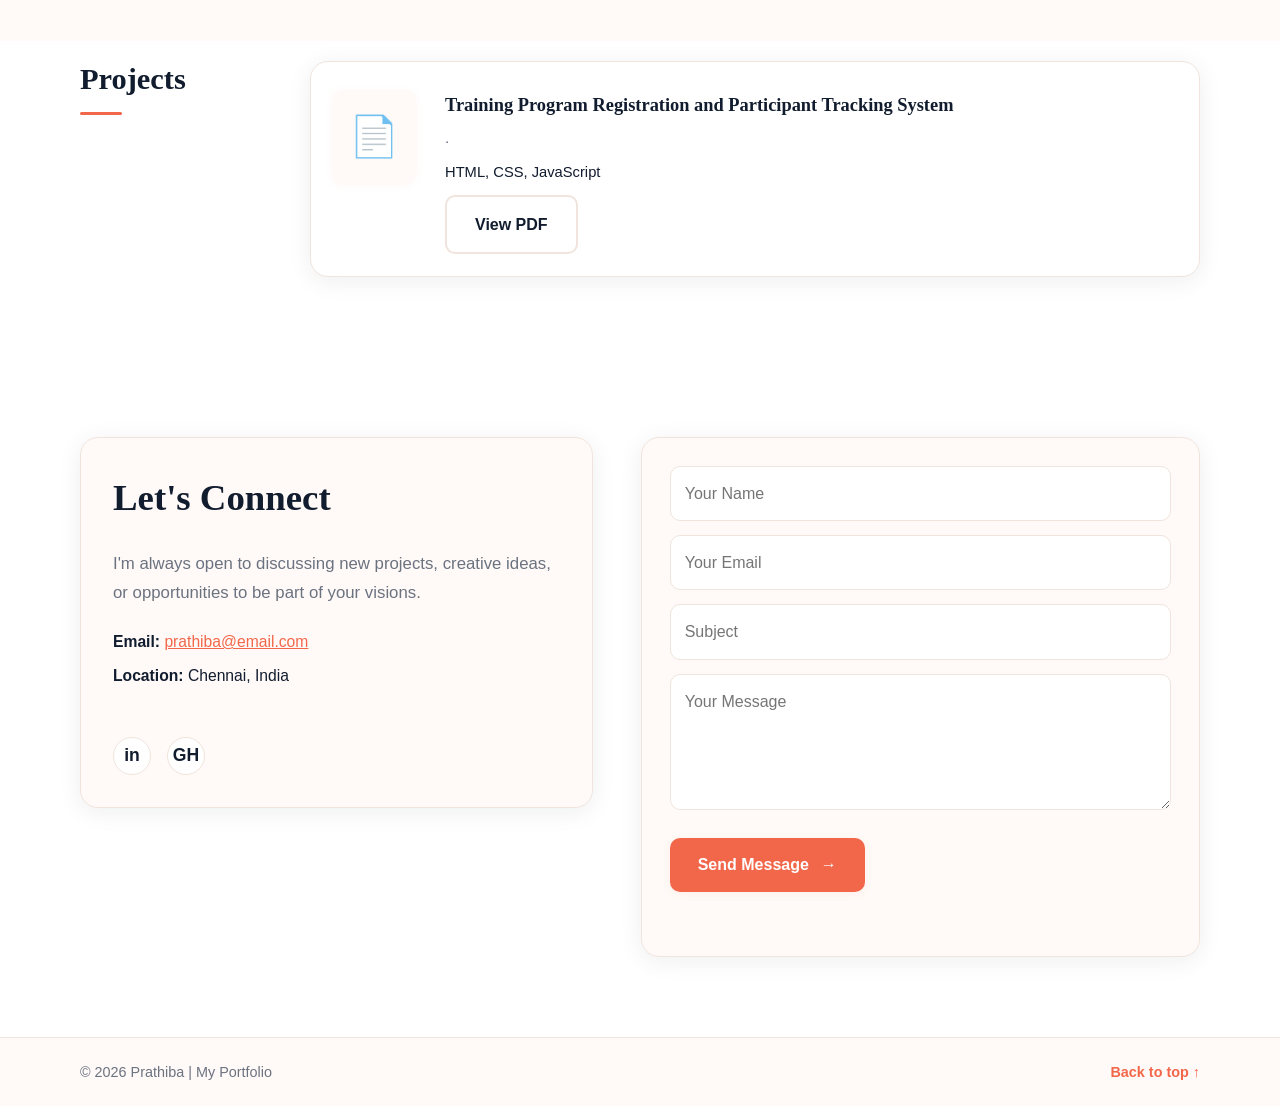
==== commit f11c745d: "Update index.html" ====
--- a/portfolio/index.html
+++ b/portfolio/index.html
@@ -122,8 +122,8 @@
                 <article class="project-card reveal">
                     <div class="project-icon">📄</div>
                     <div class="project-info">
-                        <h3>Project Title</h3>
-                        <p>Short description of your project goes here. Add more details as needed.</p>
+                        <h3>Training Program Registration and Participant Tracking System</h3>
+                        <p>.</p>
                         <div class="project-tech">HTML, CSS, JavaScript</div>
                         <div class="project-links">
                             <a href="./pdfs/my-project.pdf" class="btn ghost" target="_blank" rel="noopener noreferrer">View PDF</a>
@@ -183,4 +183,4 @@
 <button class="back-to-top" aria-label="Back to top">↑</button>
 
 </body>
-</html>+</html>
